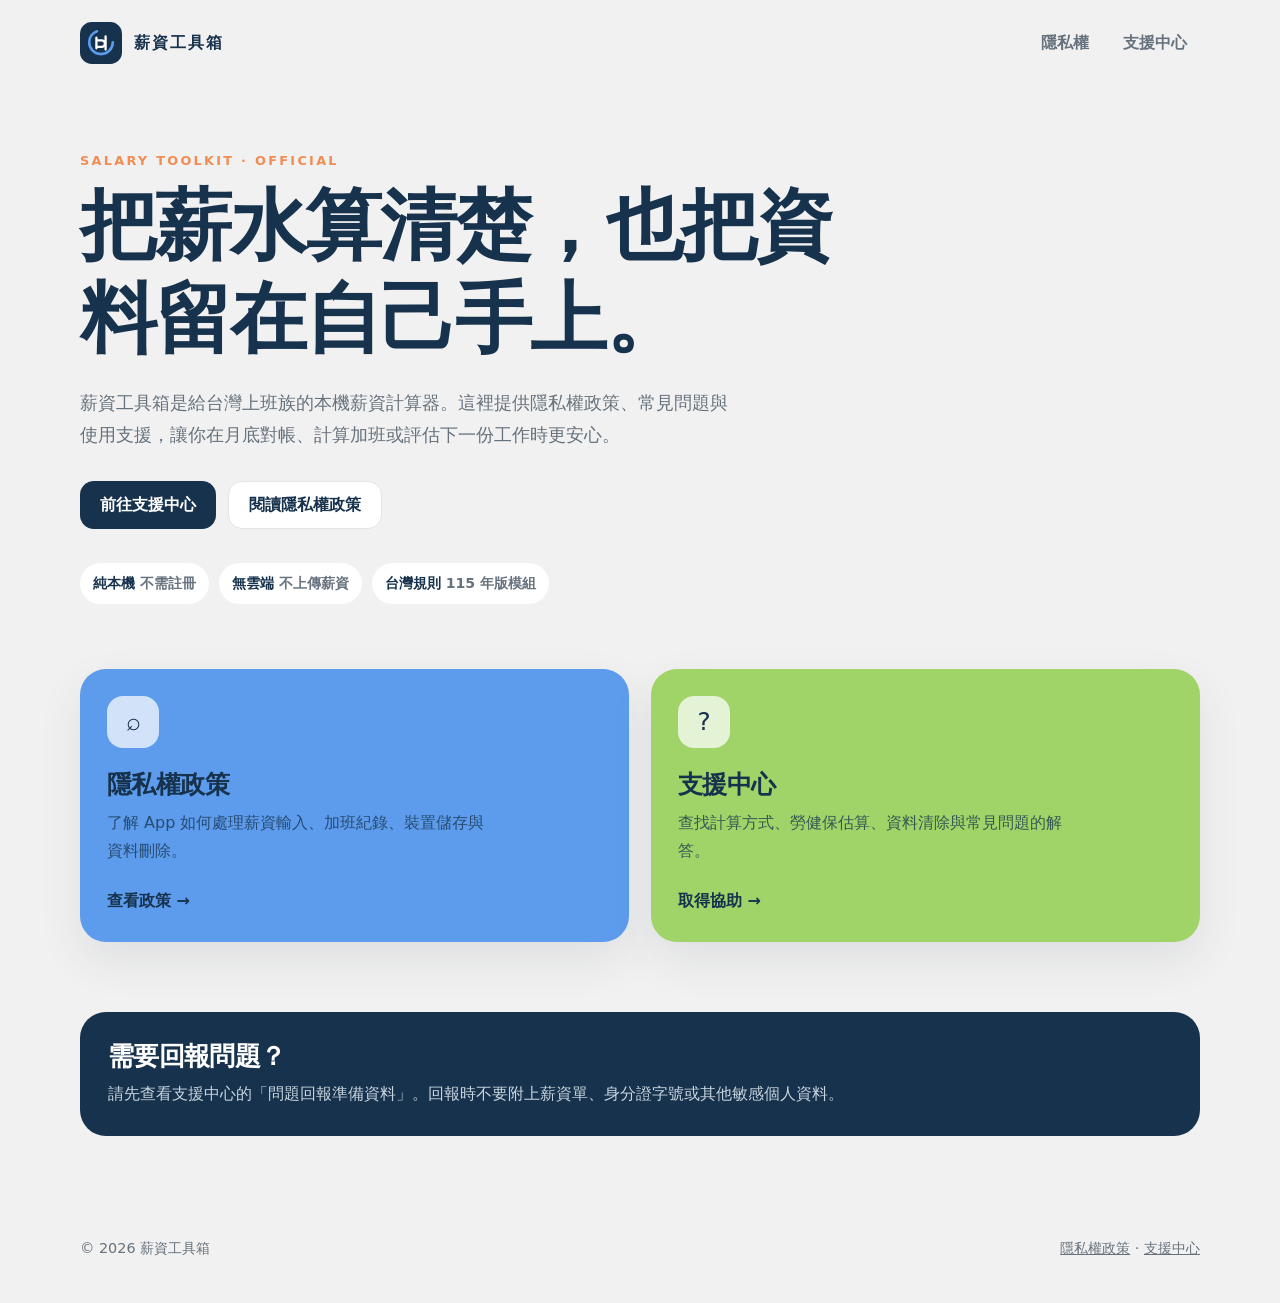
==== index.html @ a85093c3 "Add privacy and support website for GitHub Pages" ====
<!doctype html>
<html lang="zh-Hant-TW">
<head>
  <meta charset="utf-8">
  <meta name="viewport" content="width=device-width, initial-scale=1">
  <meta name="theme-color" content="#17324D">
  <meta name="description" content="薪資工具箱官方隱私權政策與支援中心。">
  <link rel="icon" href="favicon.svg" type="image/svg+xml">
  <link rel="stylesheet" href="styles.css">
  <title>薪資工具箱｜隱私權與支援中心</title>
</head>
<body>
  <a class="skip-link" href="#main">跳到主要內容</a>
  <header class="site-header">
    <nav class="nav" aria-label="主要導覽">
      <a class="brand" href="index.html"><img src="favicon.svg" alt=""><span>薪資工具箱</span></a>
      <div class="nav-links"><a href="privacy.html">隱私權</a><a href="support.html">支援中心</a></div>
    </nav>
  </header>
  <main id="main">
    <section class="hero">
      <p class="eyebrow">SALARY TOOLKIT · OFFICIAL</p>
      <h1>把薪水算清楚，也把資料留在自己手上。</h1>
      <p class="hero-copy">薪資工具箱是給台灣上班族的本機薪資計算器。這裡提供隱私權政策、常見問題與使用支援，讓你在月底對帳、計算加班或評估下一份工作時更安心。</p>
      <div class="button-row"><a class="button" href="support.html">前往支援中心</a><a class="button secondary" href="privacy.html">閱讀隱私權政策</a></div>
      <div class="trust-strip" aria-label="產品特色"><span class="trust-chip"><strong>純本機</strong> 不需註冊</span><span class="trust-chip"><strong>無雲端</strong> 不上傳薪資</span><span class="trust-chip"><strong>台灣規則</strong> 115 年版模組</span></div>
    </section>
    <section class="page-shell resource-grid" aria-label="資源入口">
      <a class="resource-card blue" href="privacy.html"><div><div class="resource-icon" aria-hidden="true">⌕</div><h2>隱私權政策</h2><p>了解 App 如何處理薪資輸入、加班紀錄、裝置儲存與資料刪除。</p></div><span class="resource-link">查看政策 →</span></a>
      <a class="resource-card green" href="support.html"><div><div class="resource-icon" aria-hidden="true">?</div><h2>支援中心</h2><p>查找計算方式、勞健保估算、資料清除與常見問題的解答。</p></div><span class="resource-link">取得協助 →</span></a>
    </section>
    <section class="page-shell feature-band"><h2>需要回報問題？</h2><p>請先查看支援中心的「問題回報準備資料」。回報時不要附上薪資單、身分證字號或其他敏感個人資料。</p></section>
  </main>
  <footer class="site-footer"><div class="footer-inner"><span>© 2026 薪資工具箱</span><span><a href="privacy.html">隱私權政策</a> · <a href="support.html">支援中心</a></span></div></footer>
</body>
</html>
---- styles.css ----
:root {
  --cream: #f2f1f1;
  --paper: #ffffff;
  --ink: #17324d;
  --muted: #66727d;
  --line: #e1e5e8;
  --blue: #5d9cec;
  --green: #a0d468;
  --teal: #45c5c6;
  --lavender: #ac92ec;
  --orange: #f28c52;
  --shadow: 0 18px 45px rgba(23, 50, 77, 0.09);
}

* { box-sizing: border-box; }
html { scroll-behavior: smooth; }
body {
  margin: 0;
  color: var(--ink);
  background: var(--cream);
  font-family: "Noto Sans TC", "PingFang TC", "Microsoft JhengHei", system-ui, sans-serif;
  font-size: 16px;
  line-height: 1.75;
}
a { color: inherit; }
.skip-link { position: absolute; left: -9999px; }
.skip-link:focus { left: 1rem; top: 1rem; z-index: 10; padding: .65rem 1rem; background: var(--paper); border-radius: 10px; }
.site-header { padding: 20px 20px 0; }
.nav {
  width: min(1120px, 100%);
  margin: 0 auto;
  display: flex;
  align-items: center;
  justify-content: space-between;
  gap: 20px;
}
.brand { display: inline-flex; align-items: center; gap: 12px; text-decoration: none; font-weight: 800; letter-spacing: .12em; }
.brand img { width: 42px; height: 42px; }
.nav-links { display: flex; align-items: center; gap: 8px; }
.nav-links a { padding: 9px 13px; border-radius: 999px; color: var(--muted); text-decoration: none; font-weight: 700; }
.nav-links a:hover, .nav-links a:focus-visible { background: var(--paper); color: var(--ink); }
.hero, .page-shell { width: min(1120px, calc(100% - 40px)); margin: 0 auto; }
.hero { padding: 84px 0 65px; }
.eyebrow { margin: 0 0 8px; color: var(--orange); font-size: .8rem; font-weight: 900; letter-spacing: .18em; text-transform: uppercase; }
h1, h2, h3 { margin: 0; line-height: 1.2; letter-spacing: -.025em; }
h1 { max-width: 760px; font-size: clamp(2.45rem, 6vw, 5.1rem); }
.hero-copy { max-width: 650px; margin: 22px 0 30px; color: var(--muted); font-size: 1.15rem; }
.button-row { display: flex; flex-wrap: wrap; gap: 12px; }
.button { display: inline-flex; align-items: center; justify-content: center; min-height: 48px; padding: 0 20px; border-radius: 14px; background: var(--ink); color: var(--paper); text-decoration: none; font-weight: 800; }
.button.secondary { background: var(--paper); color: var(--ink); border: 1px solid var(--line); }
.button:hover, .button:focus-visible { transform: translateY(-1px); box-shadow: var(--shadow); }
.trust-strip { display: flex; flex-wrap: wrap; gap: 10px; margin-top: 34px; }
.trust-chip { padding: 8px 13px; border-radius: 999px; background: var(--paper); color: var(--muted); font-size: .88rem; font-weight: 700; }
.trust-chip strong { color: var(--ink); }
.resource-grid { display: grid; grid-template-columns: 1fr; gap: 18px; padding-bottom: 70px; }
.resource-card { display: flex; min-height: 235px; flex-direction: column; justify-content: space-between; padding: 26px; border-radius: 26px; background: var(--paper); box-shadow: var(--shadow); text-decoration: none; border: 1px solid transparent; }
.resource-card:hover, .resource-card:focus-visible { border-color: var(--blue); transform: translateY(-2px); }
.resource-card.blue { background: var(--blue); }
.resource-card.green { background: var(--green); }
.resource-icon { display: grid; place-items: center; width: 52px; height: 52px; border-radius: 16px; background: rgba(255,255,255,.72); font-size: 1.55rem; }
.resource-card h2 { margin-top: 22px; font-size: 1.55rem; }
.resource-card p { max-width: 38ch; margin: 10px 0 0; color: rgba(23,50,77,.76); }
.resource-link { margin-top: 22px; font-weight: 900; }
.feature-band { margin: 0 auto 70px; padding: 28px; border-radius: 26px; background: var(--ink); color: var(--paper); }
.feature-band h2 { font-size: 1.65rem; }
.feature-band p { margin: 8px 0 0; color: #c8d4de; }
.site-footer { padding: 30px 20px 42px; color: var(--muted); font-size: .9rem; }
.footer-inner { width: min(1120px, 100%); margin: 0 auto; display: flex; flex-wrap: wrap; justify-content: space-between; gap: 12px; }
.footer-inner a { color: var(--muted); }
.article { max-width: 820px; margin: 0 auto; padding: 72px 0 80px; }
.article-head { margin-bottom: 34px; }
.article-head h1 { font-size: clamp(2.2rem, 5vw, 4.1rem); }
.article-head p { margin: 18px 0 0; color: var(--muted); font-size: 1.08rem; }
.article-card { padding: clamp(22px, 5vw, 48px); border-radius: 28px; background: var(--paper); box-shadow: var(--shadow); }
.article-card h2 { margin-top: 34px; font-size: 1.55rem; }
.article-card h2:first-child { margin-top: 0; }
.article-card h3 { margin-top: 24px; font-size: 1.1rem; }
.article-card p { margin: 13px 0; color: #344554; }
.article-card ul, .article-card ol { margin: 12px 0 18px; padding-left: 1.45rem; color: #344554; }
.article-card li { margin: 5px 0; }
.callout { margin: 22px 0; padding: 17px 19px; border-left: 4px solid var(--teal); border-radius: 12px; background: #e8f4f0; color: #285e55; }
.faq { border-top: 1px solid var(--line); }
.faq details { padding: 18px 0; border-bottom: 1px solid var(--line); }
.faq summary { cursor: pointer; font-weight: 900; font-size: 1.05rem; }
.faq details p { margin-bottom: 0; }
.support-grid { display: grid; gap: 16px; margin: 26px 0 36px; }
.support-card { padding: 22px; border-radius: 20px; background: var(--cream); border: 1px solid var(--line); }
.support-card h3 { font-size: 1.15rem; }
.support-card p { margin-bottom: 0; }
.notice { color: var(--muted); font-size: .92rem; }
@media (min-width: 760px) {
  .site-header { padding-left: 32px; padding-right: 32px; }
  .hero, .page-shell { width: min(1120px, calc(100% - 64px)); }
  .resource-grid { grid-template-columns: repeat(2, 1fr); gap: 22px; }
  .support-grid { grid-template-columns: repeat(2, 1fr); }
}
@media (max-width: 520px) {
  .site-header { padding-top: 14px; }
  .nav-links a { padding: 8px 7px; font-size: .9rem; }
  .brand { font-size: .92rem; letter-spacing: .06em; }
  .brand img { width: 36px; height: 36px; }
  .hero { padding-top: 62px; }
  .hero-copy { font-size: 1.03rem; }
  .article { padding-top: 56px; }
}
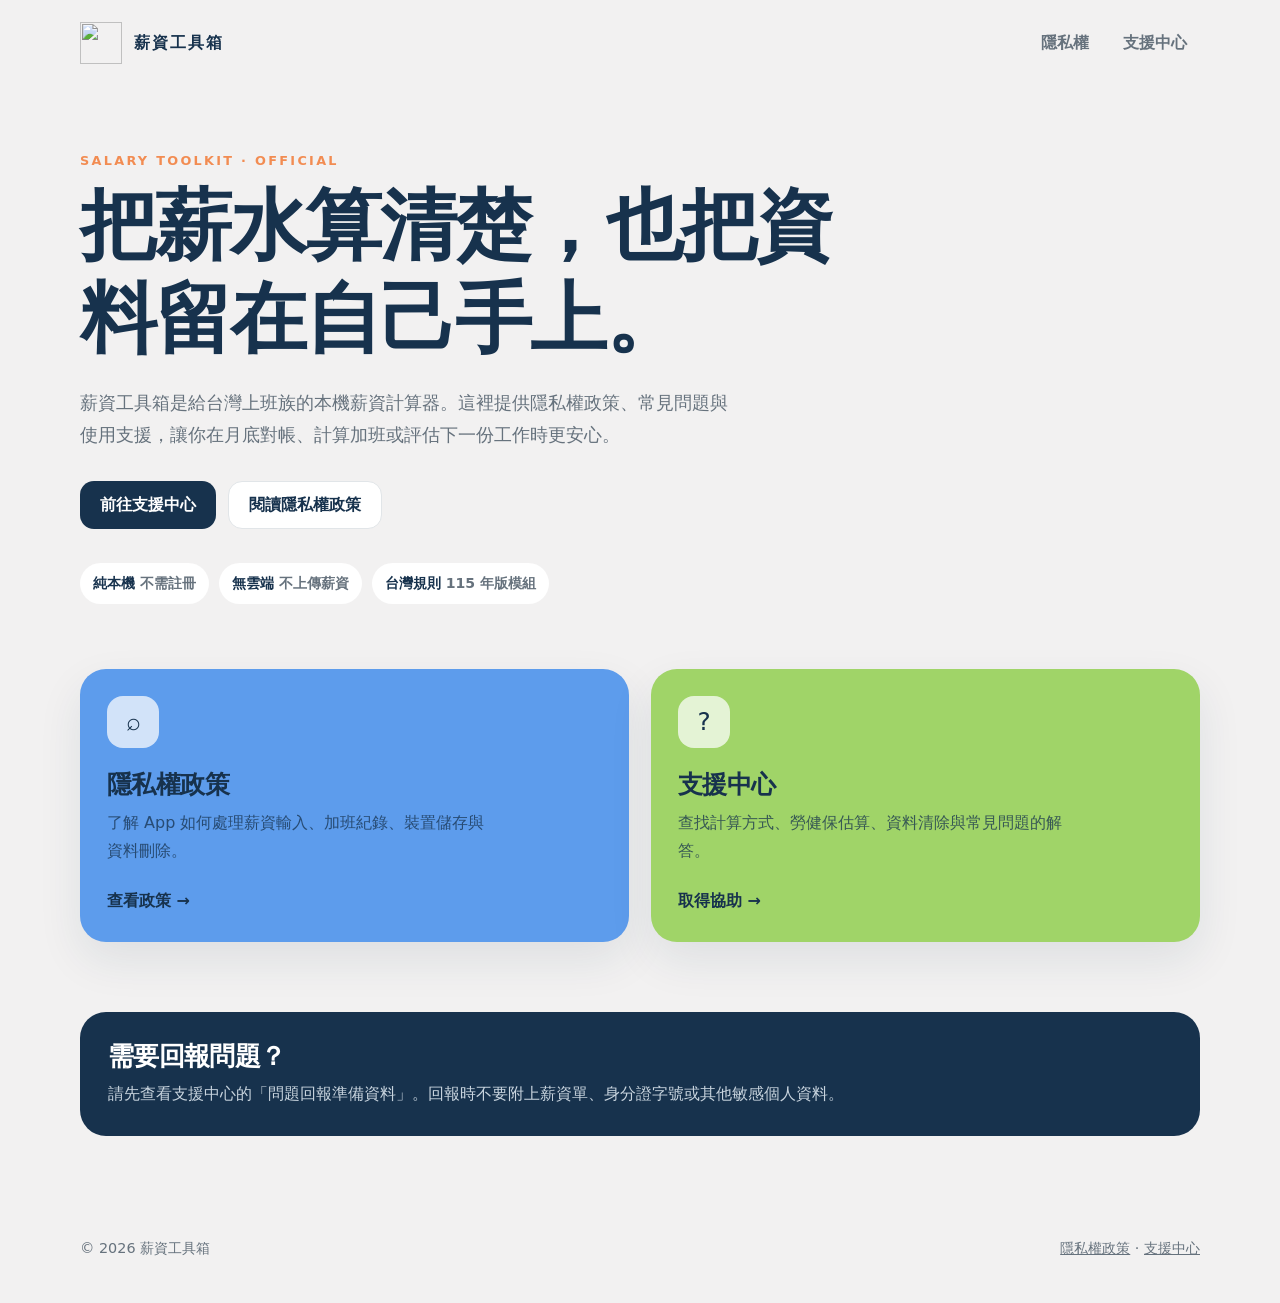
==== commit 627a69a1: "Sync website asset index.html" ====
--- a/index.html
+++ b/index.html
@@ -5,7 +5,7 @@
   <meta name="viewport" content="width=device-width, initial-scale=1">
   <meta name="theme-color" content="#17324D">
   <meta name="description" content="薪資工具箱官方隱私權政策與支援中心。">
-  <link rel="icon" href="favicon.svg" type="image/svg+xml">
+  <link rel="icon" href="salary-toolkit-icon.png" type="image/png">
   <link rel="stylesheet" href="styles.css">
   <title>薪資工具箱｜隱私權與支援中心</title>
 </head>
@@ -13,7 +13,7 @@
   <a class="skip-link" href="#main">跳到主要內容</a>
   <header class="site-header">
     <nav class="nav" aria-label="主要導覽">
-      <a class="brand" href="index.html"><img src="favicon.svg" alt=""><span>薪資工具箱</span></a>
+      <a class="brand" href="index.html"><img src="salary-toolkit-icon.png" alt=""><span>薪資工具箱</span></a>
       <div class="nav-links"><a href="privacy.html">隱私權</a><a href="support.html">支援中心</a></div>
     </nav>
   </header>
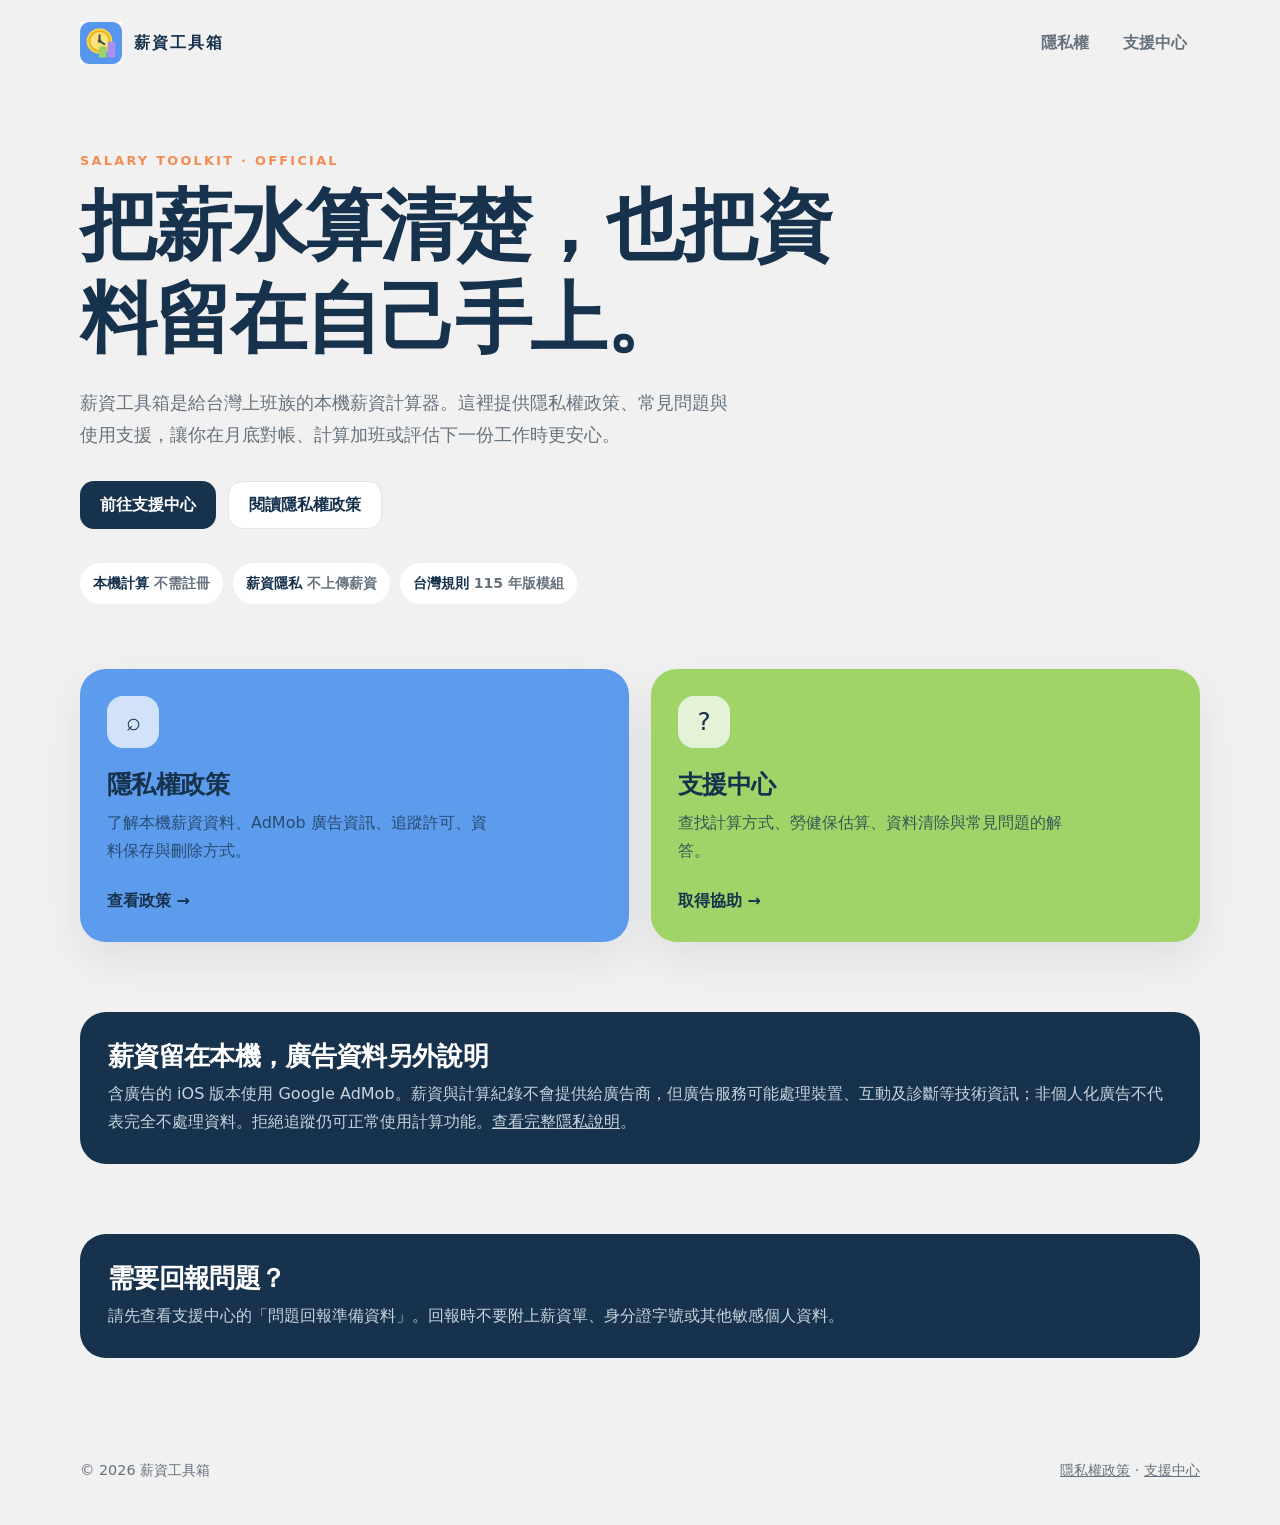
==== commit 8548479a: "Update AdMob privacy disclosures, consent and retention guidance" ====
--- a/index.html
+++ b/index.html
@@ -23,12 +23,13 @@
       <h1>把薪水算清楚，也把資料留在自己手上。</h1>
       <p class="hero-copy">薪資工具箱是給台灣上班族的本機薪資計算器。這裡提供隱私權政策、常見問題與使用支援，讓你在月底對帳、計算加班或評估下一份工作時更安心。</p>
       <div class="button-row"><a class="button" href="support.html">前往支援中心</a><a class="button secondary" href="privacy.html">閱讀隱私權政策</a></div>
-      <div class="trust-strip" aria-label="產品特色"><span class="trust-chip"><strong>純本機</strong> 不需註冊</span><span class="trust-chip"><strong>無雲端</strong> 不上傳薪資</span><span class="trust-chip"><strong>台灣規則</strong> 115 年版模組</span></div>
+      <div class="trust-strip" aria-label="產品特色"><span class="trust-chip"><strong>本機計算</strong> 不需註冊</span><span class="trust-chip"><strong>薪資隱私</strong> 不上傳薪資</span><span class="trust-chip"><strong>台灣規則</strong> 115 年版模組</span></div>
     </section>
     <section class="page-shell resource-grid" aria-label="資源入口">
-      <a class="resource-card blue" href="privacy.html"><div><div class="resource-icon" aria-hidden="true">⌕</div><h2>隱私權政策</h2><p>了解 App 如何處理薪資輸入、加班紀錄、裝置儲存與資料刪除。</p></div><span class="resource-link">查看政策 →</span></a>
+      <a class="resource-card blue" href="privacy.html"><div><div class="resource-icon" aria-hidden="true">⌕</div><h2>隱私權政策</h2><p>了解本機薪資資料、AdMob 廣告資訊、追蹤許可、資料保存與刪除方式。</p></div><span class="resource-link">查看政策 →</span></a>
       <a class="resource-card green" href="support.html"><div><div class="resource-icon" aria-hidden="true">?</div><h2>支援中心</h2><p>查找計算方式、勞健保估算、資料清除與常見問題的解答。</p></div><span class="resource-link">取得協助 →</span></a>
     </section>
+    <section class="page-shell feature-band"><h2>薪資留在本機，廣告資料另外說明</h2><p>含廣告的 iOS 版本使用 Google AdMob。薪資與計算紀錄不會提供給廣告商，但廣告服務可能處理裝置、互動及診斷等技術資訊；非個人化廣告不代表完全不處理資料。拒絕追蹤仍可正常使用計算功能。<a href="privacy.html">查看完整隱私說明</a>。</p></section>
     <section class="page-shell feature-band"><h2>需要回報問題？</h2><p>請先查看支援中心的「問題回報準備資料」。回報時不要附上薪資單、身分證字號或其他敏感個人資料。</p></section>
   </main>
   <footer class="site-footer"><div class="footer-inner"><span>© 2026 薪資工具箱</span><span><a href="privacy.html">隱私權政策</a> · <a href="support.html">支援中心</a></span></div></footer>
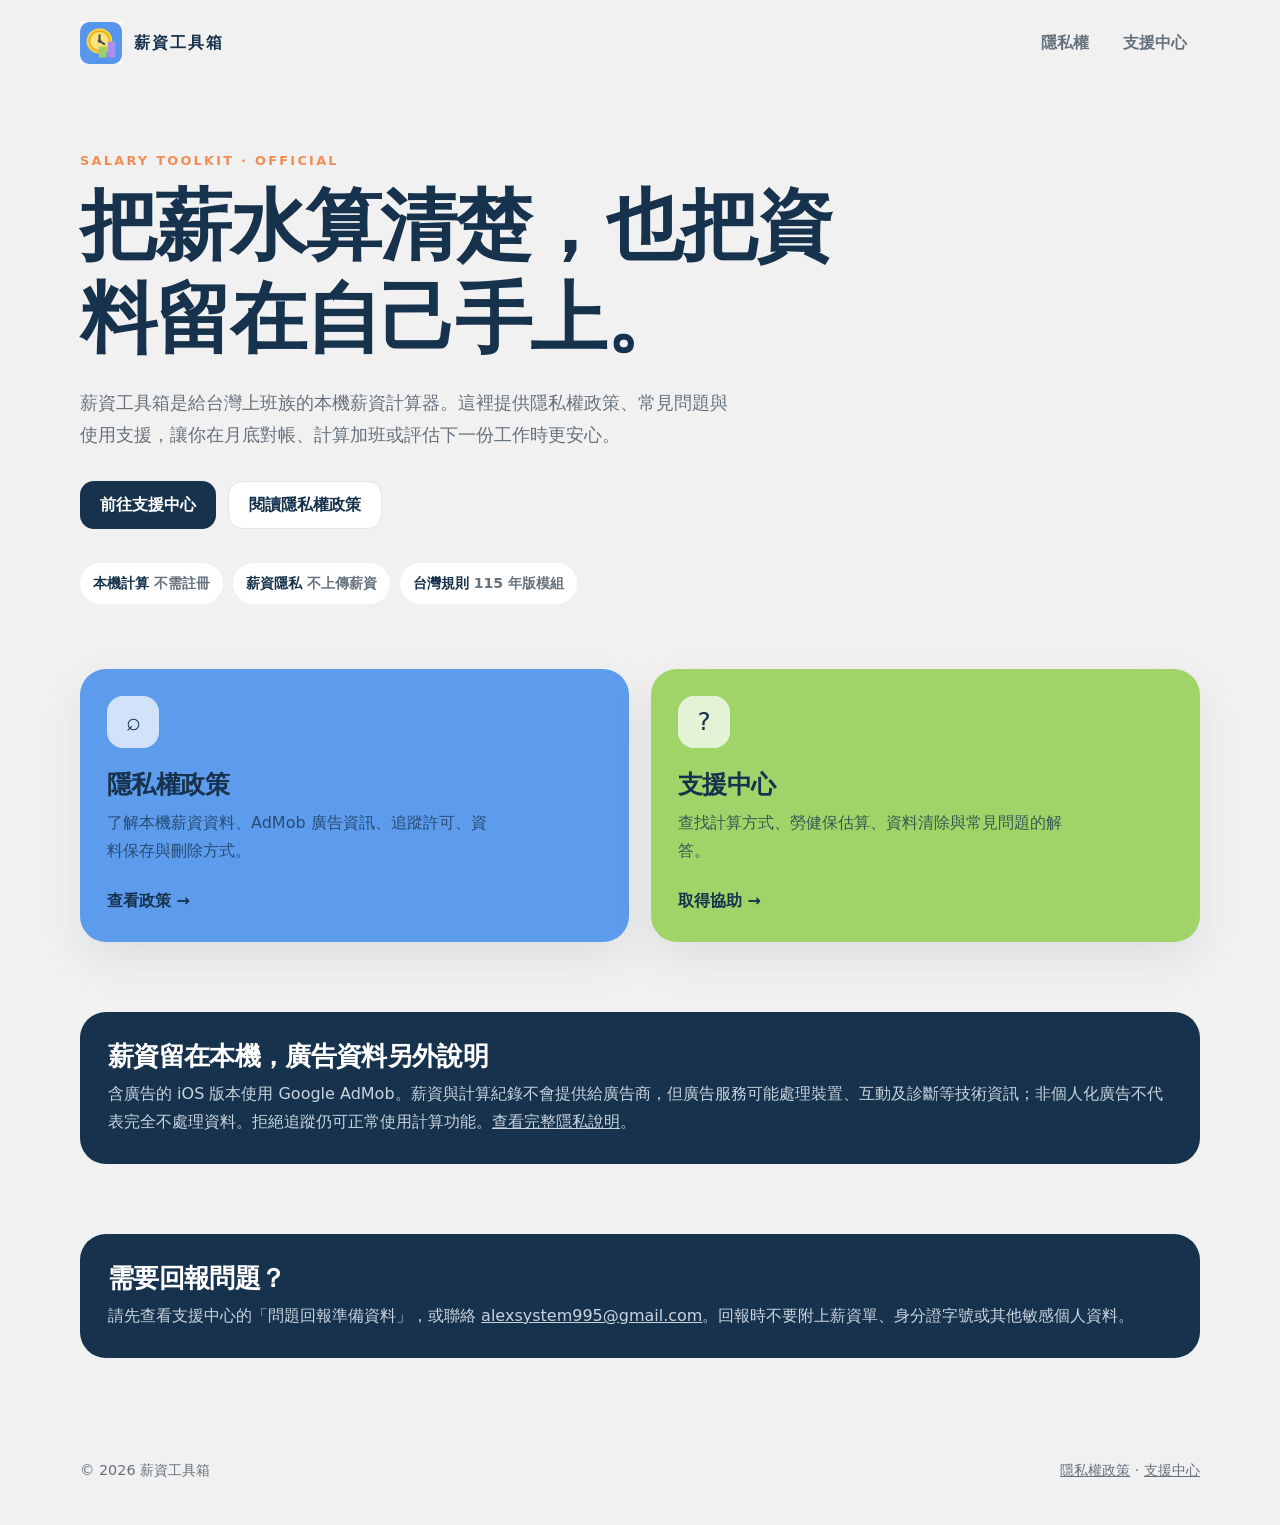
==== commit fee9acee: "Add confirmed privacy and support contact with correspondence handling" ====
--- a/index.html
+++ b/index.html
@@ -30,7 +30,7 @@
       <a class="resource-card green" href="support.html"><div><div class="resource-icon" aria-hidden="true">?</div><h2>支援中心</h2><p>查找計算方式、勞健保估算、資料清除與常見問題的解答。</p></div><span class="resource-link">取得協助 →</span></a>
     </section>
     <section class="page-shell feature-band"><h2>薪資留在本機，廣告資料另外說明</h2><p>含廣告的 iOS 版本使用 Google AdMob。薪資與計算紀錄不會提供給廣告商，但廣告服務可能處理裝置、互動及診斷等技術資訊；非個人化廣告不代表完全不處理資料。拒絕追蹤仍可正常使用計算功能。<a href="privacy.html">查看完整隱私說明</a>。</p></section>
-    <section class="page-shell feature-band"><h2>需要回報問題？</h2><p>請先查看支援中心的「問題回報準備資料」。回報時不要附上薪資單、身分證字號或其他敏感個人資料。</p></section>
+    <section class="page-shell feature-band"><h2>需要回報問題？</h2><p>請先查看支援中心的「問題回報準備資料」，或聯絡 <a href="mailto:alexsystem995@gmail.com">alexsystem995@gmail.com</a>。回報時不要附上薪資單、身分證字號或其他敏感個人資料。</p></section>
   </main>
   <footer class="site-footer"><div class="footer-inner"><span>© 2026 薪資工具箱</span><span><a href="privacy.html">隱私權政策</a> · <a href="support.html">支援中心</a></span></div></footer>
 </body>
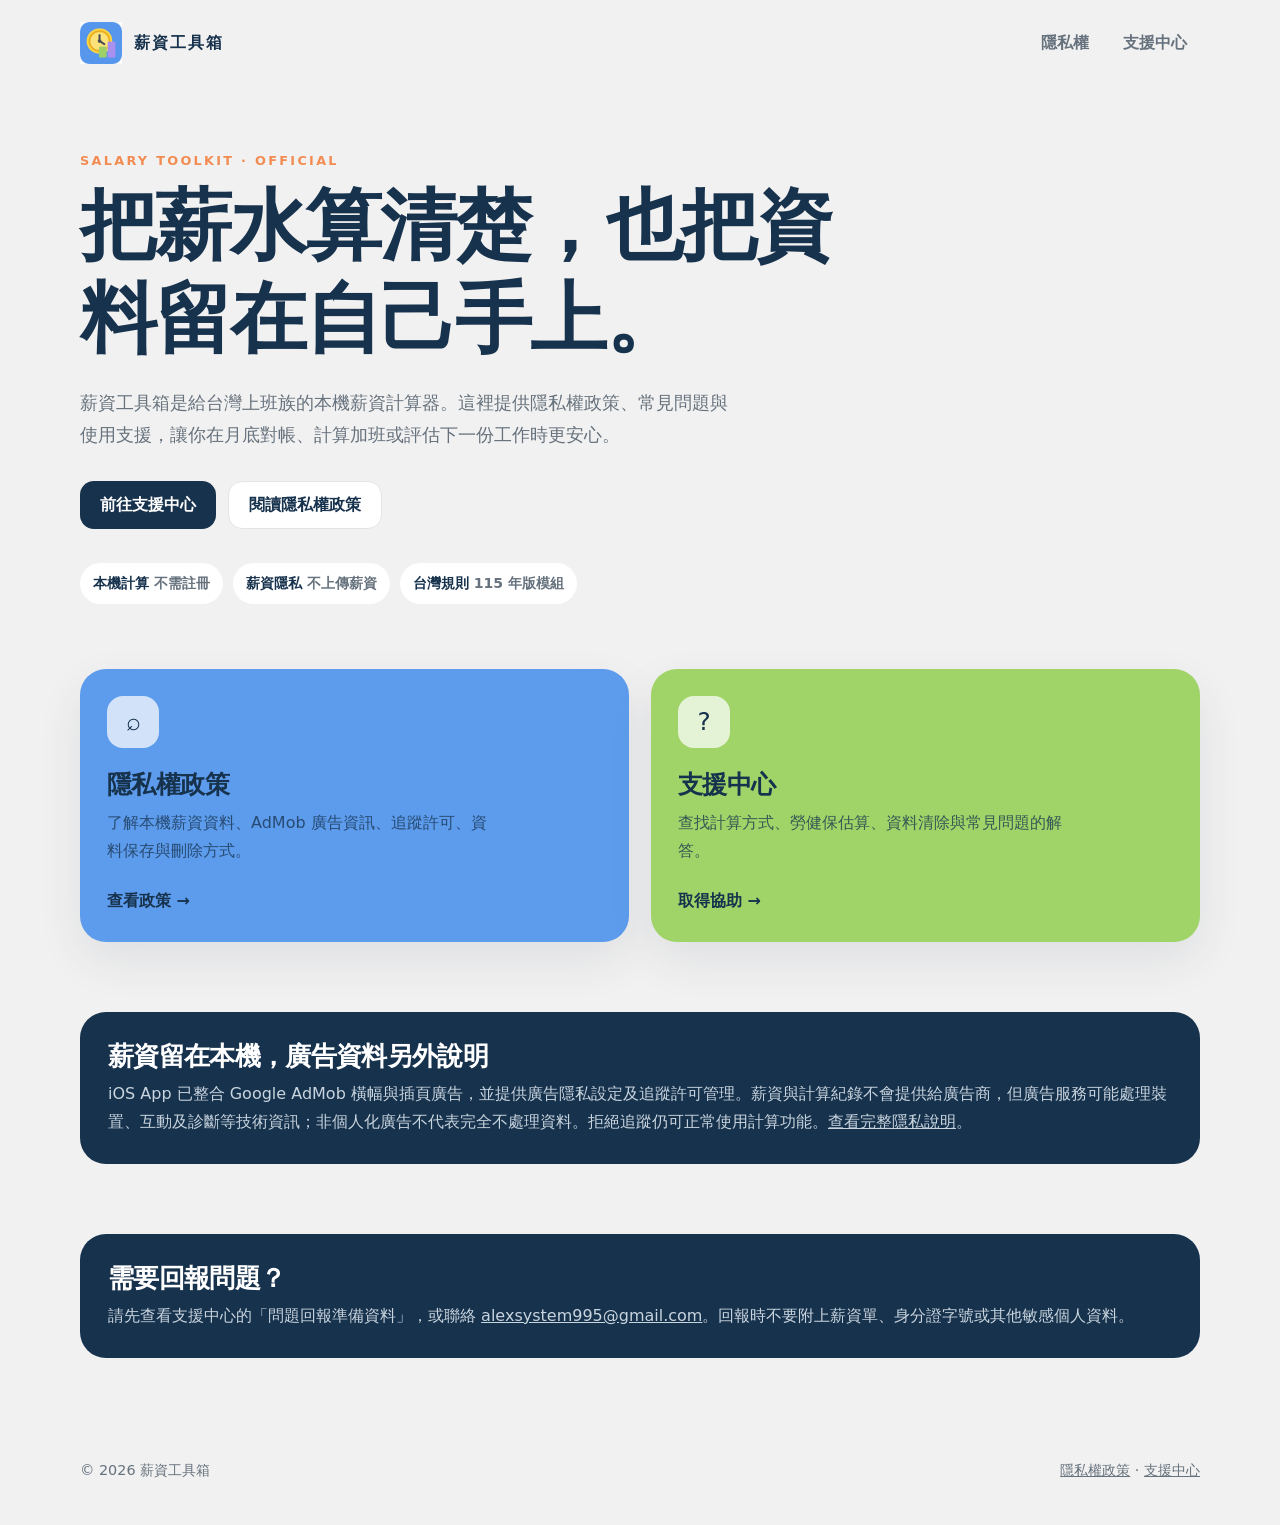
==== commit 52f21b04: "Describe advertising and privacy controls as current app features" ====
--- a/index.html
+++ b/index.html
@@ -29,7 +29,7 @@
       <a class="resource-card blue" href="privacy.html"><div><div class="resource-icon" aria-hidden="true">⌕</div><h2>隱私權政策</h2><p>了解本機薪資資料、AdMob 廣告資訊、追蹤許可、資料保存與刪除方式。</p></div><span class="resource-link">查看政策 →</span></a>
       <a class="resource-card green" href="support.html"><div><div class="resource-icon" aria-hidden="true">?</div><h2>支援中心</h2><p>查找計算方式、勞健保估算、資料清除與常見問題的解答。</p></div><span class="resource-link">取得協助 →</span></a>
     </section>
-    <section class="page-shell feature-band"><h2>薪資留在本機，廣告資料另外說明</h2><p>含廣告的 iOS 版本使用 Google AdMob。薪資與計算紀錄不會提供給廣告商，但廣告服務可能處理裝置、互動及診斷等技術資訊；非個人化廣告不代表完全不處理資料。拒絕追蹤仍可正常使用計算功能。<a href="privacy.html">查看完整隱私說明</a>。</p></section>
+    <section class="page-shell feature-band"><h2>薪資留在本機，廣告資料另外說明</h2><p>iOS App 已整合 Google AdMob 橫幅與插頁廣告，並提供廣告隱私設定及追蹤許可管理。薪資與計算紀錄不會提供給廣告商，但廣告服務可能處理裝置、互動及診斷等技術資訊；非個人化廣告不代表完全不處理資料。拒絕追蹤仍可正常使用計算功能。<a href="privacy.html">查看完整隱私說明</a>。</p></section>
     <section class="page-shell feature-band"><h2>需要回報問題？</h2><p>請先查看支援中心的「問題回報準備資料」，或聯絡 <a href="mailto:alexsystem995@gmail.com">alexsystem995@gmail.com</a>。回報時不要附上薪資單、身分證字號或其他敏感個人資料。</p></section>
   </main>
   <footer class="site-footer"><div class="footer-inner"><span>© 2026 薪資工具箱</span><span><a href="privacy.html">隱私權政策</a> · <a href="support.html">支援中心</a></span></div></footer>
